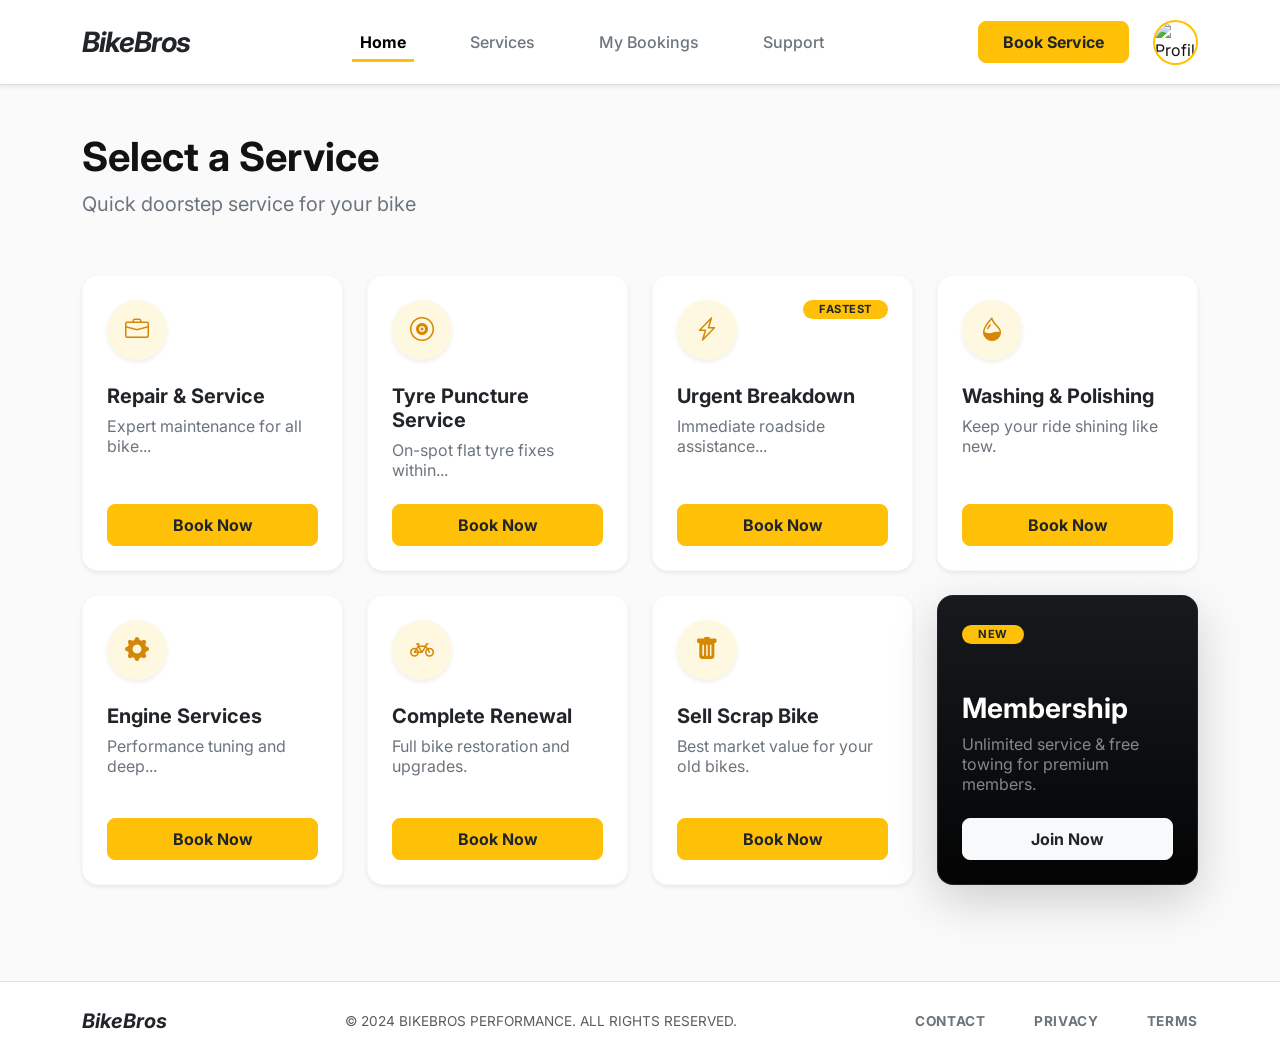
==== index.html @ b6f4325d "first commit" ====
<!DOCTYPE html>
<html lang="en">
<head>
    <meta charset="UTF-8">
    <meta name="viewport" content="width=device-width, initial-scale=1.0">
    <title>BikeBros - Select a Service</title>
    <!-- Google Fonts: Inter -->
    <link rel="preconnect" href="https://fonts.googleapis.com">
    <link rel="preconnect" href="https://fonts.gstatic.com" crossorigin>
    <link href="https://fonts.googleapis.com/css2?family=Inter:wght@400;500;600;700;800&display=swap" rel="stylesheet">
    <!-- Bootstrap 5 CSS -->
    <link href="https://cdn.jsdelivr.net/npm/bootstrap@5.3.0/dist/css/bootstrap.min.css" rel="stylesheet">
    <!-- Bootstrap Icons -->
    <link href="https://cdn.jsdelivr.net/npm/bootstrap-icons@1.10.5/font/bootstrap-icons.css" rel="stylesheet">
    <!-- Custom CSS -->
    <link href="style.css" rel="stylesheet">
</head>
<body>

    <!-- ============================================== -->
    <!-- DESKTOP VIEW (Hidden on lg-down)               -->
    <!-- ============================================== -->
    <div class="d-none d-lg-block desktop-wrapper">
        <!-- Desktop Navbar -->
        <nav class="navbar navbar-expand-lg bg-white desktop-navbar py-3 sticky-top shadow-sm border-bottom">
            <div class="container">
                <a class="navbar-brand fw-bold fs-3 fst-italic text-dark mb-0" style="letter-spacing:-1px;" href="#">BikeBros</a>
                
                <div class="collapse navbar-collapse justify-content-center">
                    <ul class="navbar-nav gap-5 bg-white">
                        <li class="nav-item">
                            <a class="nav-link active fw-bold text-dark desktop-nav-link active-link" href="#">Home</a>
                        </li>
                        <li class="nav-item">
                            <a class="nav-link fw-medium text-secondary desktop-nav-link" href="#">Services</a>
                        </li>
                        <li class="nav-item">
                            <a class="nav-link fw-medium text-secondary desktop-nav-link" href="#">My Bookings</a>
                        </li>
                        <li class="nav-item">
                            <a class="nav-link fw-medium text-secondary desktop-nav-link" href="#">Support</a>
                        </li>
                    </ul>
                </div>
                
                <div class="d-flex align-items-center gap-4">
                    <button class="btn btn-warning fw-bold px-4 py-2 rounded-3 text-dark">Book Service</button>
                    <!-- Profile Icon -->
                    <div class="profile-circle" style="cursor: pointer;">
                        <img src="https://i.pravatar.cc/150?img=11" alt="Profile">
                    </div>
                </div>
            </div>
        </nav>

        <!-- Desktop Main Content -->
        <div class="container py-5">
            <h1 class="fw-bold mb-2">Select a Service</h1>
            <p class="text-secondary fs-5 mb-5 pb-2">Quick doorstep service for your bike</p>

            <div class="row row-cols-1 row-cols-md-2 row-cols-lg-4 g-4">
                
                <!-- Repair & Service -->
                <div class="col">
                    <div class="card h-100 border-0 shadow-sm rounded-4 p-4 desktop-card">
                        <div class="icon-circle shadow-sm bg-warning-light rounded-circle d-flex align-items-center justify-content-center mb-4" style="width:60px;height:60px;">
                            <i class="bi bi-briefcase text-warning-dark fs-4"></i>
                        </div>
                        <h4 class="fw-bold mb-2 fs-5">Repair & Service</h4>
                        <p class="text-secondary fs-6 mb-4 lh-sm">Expert maintenance for all bike...</p>
                        <button class="btn btn-warning w-100 mt-auto fw-bold py-2 rounded-3 text-dark">Book Now</button>
                    </div>
                </div>

                <!-- Tyre Puncture -->
                <div class="col">
                    <div class="card h-100 border-0 shadow-sm rounded-4 p-4 desktop-card">
                        <div class="icon-circle shadow-sm bg-warning-light rounded-circle d-flex align-items-center justify-content-center mb-4" style="width:60px;height:60px;">
                            <i class="bi bi-vinyl text-warning-dark fs-4"></i>
                        </div>
                        <h4 class="fw-bold mb-2 fs-5">Tyre Puncture<br>Service</h4>
                        <p class="text-secondary fs-6 mb-4 lh-sm">On-spot flat tyre fixes within...</p>
                        <button class="btn btn-warning w-100 mt-auto fw-bold py-2 rounded-3 text-dark">Book Now</button>
                    </div>
                </div>

                <!-- Urgent Breakdown -->
                <div class="col">
                    <div class="card h-100 border-0 shadow-sm rounded-4 p-4 desktop-card position-relative">
                        <span class="badge bg-warning text-dark position-absolute top-0 end-0 mt-4 me-4 rounded-pill px-3 py-1 fw-bold tracking-wide" style="font-size:0.7rem;">FASTEST</span>
                        <div class="icon-circle shadow-sm bg-warning-light rounded-circle d-flex align-items-center justify-content-center mb-4" style="width:60px;height:60px;">
                            <i class="bi bi-lightning-charge text-warning-dark fs-4"></i>
                        </div>
                        <h4 class="fw-bold mb-2 fs-5 pe-4">Urgent Breakdown</h4>
                        <p class="text-secondary fs-6 mb-4 lh-sm">Immediate roadside assistance...</p>
                        <button class="btn btn-warning w-100 mt-auto fw-bold py-2 rounded-3 text-dark">Book Now</button>
                    </div>
                </div>

                <!-- Washing & Polishing -->
                <div class="col">
                    <div class="card h-100 border-0 shadow-sm rounded-4 p-4 desktop-card">
                        <div class="icon-circle shadow-sm bg-warning-light rounded-circle d-flex align-items-center justify-content-center mb-4" style="width:60px;height:60px;">
                            <i class="bi bi-droplet-half text-warning-dark fs-4"></i>
                        </div>
                        <h4 class="fw-bold mb-2 fs-5">Washing & Polishing</h4>
                        <p class="text-secondary fs-6 mb-4 lh-sm">Keep your ride shining like new.</p>
                        <button class="btn btn-warning w-100 mt-auto fw-bold py-2 rounded-3 text-dark">Book Now</button>
                    </div>
                </div>

                <!-- Engine Services -->
                <div class="col">
                    <div class="card h-100 border-0 shadow-sm rounded-4 p-4 desktop-card">
                        <div class="icon-circle shadow-sm bg-warning-light rounded-circle d-flex align-items-center justify-content-center mb-4" style="width:60px;height:60px;">
                            <i class="bi bi-gear-fill text-warning-dark fs-4"></i>
                        </div>
                        <h4 class="fw-bold mb-2 fs-5">Engine Services</h4>
                        <p class="text-secondary fs-6 mb-4 lh-sm">Performance tuning and deep...</p>
                        <button class="btn btn-warning w-100 mt-auto fw-bold py-2 rounded-3 text-dark">Book Now</button>
                    </div>
                </div>

                <!-- Complete Renewal -->
                <div class="col">
                    <div class="card h-100 border-0 shadow-sm rounded-4 p-4 desktop-card">
                        <div class="icon-circle shadow-sm bg-warning-light rounded-circle d-flex align-items-center justify-content-center mb-4" style="width:60px;height:60px;">
                            <i class="bi bi-bicycle text-warning-dark fs-4"></i>
                        </div>
                        <h4 class="fw-bold mb-2 fs-5">Complete Renewal</h4>
                        <p class="text-secondary fs-6 mb-4 lh-sm">Full bike restoration and upgrades.</p>
                        <button class="btn btn-warning w-100 mt-auto fw-bold py-2 rounded-3 text-dark">Book Now</button>
                    </div>
                </div>

                <!-- Sell Scrap Bike -->
                <div class="col">
                    <div class="card h-100 border-0 shadow-sm rounded-4 p-4 desktop-card">
                        <div class="icon-circle shadow-sm bg-warning-light rounded-circle d-flex align-items-center justify-content-center mb-4" style="width:60px;height:60px;">
                            <i class="bi bi-trash-fill text-warning-dark fs-4"></i>
                        </div>
                        <h4 class="fw-bold mb-2 fs-5">Sell Scrap Bike</h4>
                        <p class="text-secondary fs-6 mb-4 lh-sm">Best market value for your old bikes.</p>
                        <button class="btn btn-warning w-100 mt-auto fw-bold py-2 rounded-3 text-dark">Book Now</button>
                    </div>
                </div>

                <!-- Membership -->
                <div class="col">
                    <div class="card h-100 border-0 shadow-lg rounded-4 p-0 bg-dark text-white overflow-hidden position-relative desktop-card">
                        <div class="position-absolute top-0 start-0 w-100 h-100" style="background: url('https://images.unsplash.com/photo-1558981403-c5f9899a28bc?auto=format&fit=crop&w=800&q=80') center/cover; opacity: 0.2;"></div>
                        <div class="position-absolute top-0 start-0 w-100 h-100 bg-gradient-dark"></div>
                        <div class="position-relative z-1 p-4 d-flex flex-column h-100">
                            <div class="mb-5">
                                <span class="badge bg-warning text-dark rounded-pill px-3 py-1 fw-bold tracking-wide" style="font-size:0.7rem;">NEW</span>
                            </div>
                            <h4 class="fw-bold mb-2 fs-3">Membership</h4>
                            <p class="text-white-50 fs-6 mb-4 lh-sm pe-4">Unlimited service & free towing for premium members.</p>
                            <button class="btn btn-light w-100 mt-auto fw-bold py-2 rounded-3 text-dark">Join Now</button>
                        </div>
                    </div>
                </div>

            </div>
        </div>

        <!-- Desktop Footer -->
        <footer class="bg-white border-top py-4 mt-5">
            <div class="container d-flex justify-content-between align-items-center text-muted" style="font-size:0.85rem;">
                <div class="fw-bold fs-5 text-dark fst-italic">BikeBros</div>
                <div>© 2024 BIKEBROS PERFORMANCE. ALL RIGHTS RESERVED.</div>
                <div class="d-flex gap-5">
                    <a href="#" class="text-secondary text-decoration-none fw-bold tracking-wide">CONTACT</a>
                    <a href="#" class="text-secondary text-decoration-none fw-bold tracking-wide">PRIVACY</a>
                    <a href="#" class="text-secondary text-decoration-none fw-bold tracking-wide">TERMS</a>
                </div>
            </div>
        </footer>
    </div>


    <!-- ============================================== -->
    <!-- MOBILE VIEW (Visible on lg-down only)          -->
    <!-- ============================================== -->
    <div class="d-block d-lg-none mobile-wrapper pb-5 mb-5">
        
        <!-- Mobile Drawer Overlay -->
        <div class="drawer-overlay" id="drawerOverlay"></div>

        <!-- Mobile Drawer Menu -->
        <div class="mobile-drawer d-flex flex-column" id="mobileDrawer">
            <div class="p-4 border-bottom d-flex align-items-center justify-content-between bg-white">
                <a class="navbar-brand fw-bold fs-3 fst-italic text-dark mb-0" href="#">BikeBros</a>
                <button class="btn-close text-dark" id="closeDrawer"></button>
            </div>
            
            <div class="p-4 bg-light flex-shrink-0 border-bottom">
                <div class="d-flex align-items-center gap-3">
                    <div class="profile-circle" style="width: 50px; height: 50px; min-width: 50px; min-height: 50px;">
                        <img src="https://i.pravatar.cc/150?img=11" alt="Profile">
                    </div>
                    <div>
                        <div class="fw-bold fs-5 text-dark">Alex Johnson</div>
                        <div class="text-secondary fs-sm" style="font-size: 0.8rem;">Premium Member</div>
                    </div>
                </div>
            </div>

            <div class="p-4 flex-grow-1 overflow-auto bg-white">
                <ul class="nav flex-column gap-4 fs-5">
                    <li class="nav-item">
                        <a class="nav-link text-dark fw-bold px-0 d-flex gap-3 align-items-center" href="#">
                            <i class="bi bi-house-door text-warning"></i> Home
                        </a>
                    </li>
                    <li class="nav-item">
                        <a class="nav-link text-secondary fw-medium px-0 d-flex gap-3 align-items-center" href="#">
                            <i class="bi bi-wrench"></i> Services
                        </a>
                    </li>
                    <li class="nav-item">
                        <a class="nav-link text-secondary fw-medium px-0 d-flex gap-3 align-items-center" href="#">
                            <i class="bi bi-calendar2-check"></i> My Bookings
                        </a>
                    </li>
                    <li class="nav-item">
                        <a class="nav-link text-secondary fw-medium px-0 d-flex gap-3 align-items-center" href="#">
                            <i class="bi bi-question-circle"></i> Support
                        </a>
                    </li>
                </ul>
            </div>
            
            <div class="p-4 border-top bg-white">
                <button class="btn btn-outline-danger w-100 fw-bold py-2 rounded-3">Log Out</button>
            </div>
        </div>

        <!-- Mobile Top Navbar -->
        <div class="d-flex justify-content-between align-items-center p-3 bg-white position-sticky top-0 shadow-sm border-bottom z-2">
            <button class="btn p-0 border-0 text-dark" id="mobileMenuBtn">
                <i class="bi bi-list"></i>
            </button>
            <h5 class="fw-bold m-0 fs-5 text-dark">Select a Service</h5>
            <div class="profile-circle" style="width: 40px; height: 40px; min-width: 40px; min-height: 40px;">
                <img src="https://i.pravatar.cc/150?img=11" alt="Profile">
            </div>
        </div>

        <!-- Mobile Welcome Header -->
        <div class="px-3 pt-4 pb-2 bg-white">
            <div class="d-flex justify-content-between align-items-start">
                <div>
                    <div class="text-secondary text-uppercase fw-semibold mb-1 tracking-wide" style="letter-spacing: 1.5px; font-size: 0.75rem;">WELCOME BACK,</div>
                    <div class="fw-bold text-dark lh-sm" style="font-size: 1.3rem;">Alex Johnson</div>
                </div>
                <div class="bg-warning bg-opacity-25 rounded-pill px-3 py-1 d-flex gap-2 align-items-center">
                    <i class="bi bi-geo-alt text-warning-dark" style="font-size:1rem;"></i>
                    <span class="text-dark fw-bold" style="font-size:0.85rem;">New York, NY</span>
                </div>
            </div>
        </div>

        <!-- Mobile Cards Grid -->
        <div class="px-3 py-4 mobile-bg-light">
            <div class="row row-cols-2 g-3">
                
                <!-- Repair -->
                <div class="col">
                    <div class="card h-100 border-0 shadow-sm rounded-4 p-3 text-center d-flex flex-column align-items-center mobile-card">
                        <div class="icon-circle bg-warning-light rounded-circle d-flex align-items-center justify-content-center mb-3 mt-2" style="width:55px;height:55px;">
                            <i class="bi bi-wrench-adjustable fs-4 text-dark"></i>
                        </div>
                        <h6 class="fw-bold mb-3 fs-sm" style="font-size:0.95rem;">Repair & Service</h6>
                        <button class="btn btn-warning w-100 fw-bold rounded-pill py-1 mt-auto fs-sm text-dark">Book Now</button>
                    </div>
                </div>

                <!-- Tyre -->
                <div class="col">
                    <div class="card h-100 border-0 shadow-sm rounded-4 p-3 text-center d-flex flex-column align-items-center mobile-card">
                        <div class="icon-circle bg-warning-light rounded-circle d-flex align-items-center justify-content-center mb-3 mt-2" style="width:55px;height:55px;">
                            <i class="bi bi-speedometer fs-4 text-dark"></i>
                        </div>
                        <h6 class="fw-bold mb-3 fs-sm" style="font-size:0.95rem;">Tyre Puncture</h6>
                        <button class="btn btn-warning w-100 fw-bold rounded-pill py-1 mt-auto fs-sm text-dark">Book Now</button>
                    </div>
                </div>

                <!-- Urgent Breakdown -->
                <div class="col">
                    <div class="card h-100 border-0 shadow-sm rounded-4 p-3 text-center d-flex flex-column align-items-center position-relative overflow-hidden mobile-card">
                        <div class="mobile-ribbon fw-bold shadow-sm">FASTEST</div>
                        <div class="icon-circle bg-warning-light rounded-circle d-flex align-items-center justify-content-center mb-3 mt-2" style="width:55px;height:55px; z-index:1;">
                            <i class="bi bi-asterisk fs-4 text-dark"></i>
                        </div>
                        <h6 class="fw-bold mb-3 fs-sm position-relative z-1" style="font-size:0.95rem;">Urgent Breakdown</h6>
                        <button class="btn btn-warning w-100 fw-bold rounded-pill py-1 mt-auto fs-sm z-1 position-relative text-dark">Book Now</button>
                    </div>
                </div>

                <!-- Washing -->
                <div class="col">
                    <div class="card h-100 border-0 shadow-sm rounded-4 p-3 text-center d-flex flex-column align-items-center mobile-card">
                        <div class="icon-circle bg-warning-light rounded-circle d-flex align-items-center justify-content-center mb-3 mt-2" style="width:55px;height:55px;">
                            <i class="bi bi-droplet fs-4 text-dark"></i>
                        </div>
                        <h6 class="fw-bold mb-3 fs-sm" style="font-size:0.95rem;">Washing &<br>Polishing</h6>
                        <button class="btn btn-warning w-100 fw-bold rounded-pill py-1 mt-auto fs-sm text-dark">Book Now</button>
                    </div>
                </div>

                <!-- Engine -->
                <div class="col">
                    <div class="card h-100 border-0 shadow-sm rounded-4 p-3 text-center d-flex flex-column align-items-center mobile-card">
                        <div class="icon-circle bg-warning-light rounded-circle d-flex align-items-center justify-content-center mb-3 mt-2" style="width:55px;height:55px;">
                            <i class="bi bi-sliders fs-4 text-dark"></i>
                        </div>
                        <h6 class="fw-bold mb-3 fs-sm" style="font-size:0.95rem;">Engine Services</h6>
                        <button class="btn btn-warning w-100 fw-bold rounded-pill py-1 mt-auto fs-sm text-dark">Book Now</button>
                    </div>
                </div>

                <!-- Complete Renewal -->
                <div class="col">
                    <div class="card h-100 border-0 shadow-sm rounded-4 p-3 text-center d-flex flex-column align-items-center mobile-card">
                        <div class="icon-circle bg-warning-light rounded-circle d-flex align-items-center justify-content-center mb-3 mt-2" style="width:55px;height:55px;">
                            <i class="bi bi-arrow-repeat fs-4 text-dark"></i>
                        </div>
                        <h6 class="fw-bold mb-3 fs-sm" style="font-size:0.95rem;">Complete<br>Renewal</h6>
                        <button class="btn btn-warning w-100 fw-bold rounded-pill py-1 mt-auto fs-sm text-dark">Book Now</button>
                    </div>
                </div>

            </div>
            
            <!-- Sell Scrap Bike (Full Width Horizontal) -->
            <div class="card border-0 shadow-sm rounded-4 p-3 mt-3 mobile-card">
                <div class="d-flex gap-3 align-items-center justify-content-between">
                    <div class="icon-circle bg-warning-light rounded-circle d-flex align-items-center justify-content-center flex-shrink-0" style="width:55px;height:55px;">
                        <i class="bi bi-trash fs-4 text-dark"></i>
                    </div>
                    <h6 class="fw-bold mb-0 flex-grow-1" style="font-size:0.95rem;">Sell Scrap Bike</h6>
                    <button class="btn btn-warning fw-bold rounded-pill px-4 py-2 fs-sm text-nowrap text-dark">Book Now</button>
                </div>
            </div>

            <!-- Special Weekend Offer (Dark Banner) -->
            <div class="card bg-dark text-white border-0 shadow-lg rounded-4 p-4 mt-3 position-relative overflow-hidden mb-2 mobile-card">
                <i class="bi bi-bicycle position-absolute text-white" style="font-size: 14rem; right: -40px; bottom: -80px; opacity: 0.1; transform: rotate(-5deg);"></i>
                <div class="position-relative z-1 pe-5">
                    <h4 class="fw-bold mb-2">Special Weekend Offer</h4>
                    <p class="text-white-50 fs-sm mb-4" style="font-size: 0.9rem;">20% off on Complete Renewal</p>
                    <span class="badge bg-warning text-dark px-3 py-2 rounded-pill fw-bold fs-sm tracking-wide">CODE: RIDE20</span>
                </div>
            </div>

        </div>

        <!-- Mobile Bottom Navbar -->
        <div class="bg-white border-top position-fixed bottom-0 w-100 z-3 d-flex justify-content-around py-2 pt-3 shadow-lg">
            <div class="nav-item d-flex flex-column align-items-center mobile-nav-active" style="cursor:pointer;" onclick="window.location.href='index.html'">
                <div class="px-3 py-1 mb-1">
                    <i class="bi bi-house-door-fill fs-5"></i>
                </div>
                <span class="tracking-wide" style="font-size:0.6rem; font-weight:800;">HOME</span>
            </div>
            <div class="nav-item d-flex flex-column align-items-center text-secondary opacity-75" style="cursor:pointer;">
                <div class="px-3 py-1 mb-1">
                    <i class="bi bi-bicycle fs-5"></i>
                </div>
                <span class="tracking-wide" style="font-size:0.6rem; font-weight:700;">SERVICES</span>
            </div>
            <div class="nav-item d-flex flex-column align-items-center text-secondary opacity-75" style="cursor:pointer;">
                <div class="px-3 py-1 mb-1">
                    <i class="bi bi-calendar4-week fs-5"></i>
                </div>
                <span class="tracking-wide" style="font-size:0.6rem; font-weight:700;">BOOKINGS</span>
            </div>
            <div class="nav-item d-flex flex-column align-items-center text-secondary opacity-75" style="cursor:pointer;">
                <div class="px-3 py-1 mb-1">
                    <i class="bi bi-question-circle fs-5"></i>
                </div>
                <span class="tracking-wide" style="font-size:0.6rem; font-weight:700;">SUPPORT</span>
            </div>
            <div class="nav-item d-flex flex-column align-items-center text-secondary opacity-75" style="cursor:pointer;">
                <div class="px-3 py-1 mb-1">
                    <i class="bi bi-person fs-5"></i>
                </div>
                <span class="tracking-wide" style="font-size:0.6rem; font-weight:700;">PROFILE</span>
            </div>
        </div>
        
    </div>

    <!-- Scripts -->
    <script src="script.js"></script>
    <script src="https://cdn.jsdelivr.net/npm/bootstrap@5.3.0/dist/js/bootstrap.bundle.min.js"></script>
</body>
</html>
---- style.css ----
:root {
    --primary: #FFC107;
    --primary-hover: #e0a800;
    --secondary: #FFFFFF;
    --tertiary: #000000;
    --neutral: #F2F2F2;
    --bg-light: #FAFAFB;
    --warning-light: #FFF8E1;
    --warning-dark: #D48806;
}

body {
    font-family: 'Inter', sans-serif;
    background-color: var(--bg-light);
    color: #121212;
    -webkit-font-smoothing: antialiased;
    -moz-osx-font-smoothing: grayscale;
}

/* Utilities */
.tracking-wide {
    letter-spacing: 0.05em;
}

.bg-warning-light {
    background-color: var(--warning-light);
}

.text-warning-dark {
    color: var(--warning-dark);
}

.desktop-wrapper {
    background-color: var(--bg-light);
}

.mobile-wrapper {
    background-color: #FFFFFF;
}
.mobile-bg-light {
    background-color: var(--bg-light);
}

/* Desktop Navbar */
.desktop-nav-link {
    transition: all 0.3s ease;
    padding-bottom: 0.5rem;
    position: relative;
    color: #6c757d !important;
}

.desktop-nav-link:hover {
    color: var(--tertiary) !important;
}

.desktop-nav-link::after {
    content: '';
    position: absolute;
    bottom: 0;
    left: 0;
    width: 0;
    height: 3px;
    background-color: var(--primary);
    transition: width 0.3s ease;
}

.desktop-nav-link:hover::after {
    width: 100%;
}

.active-link::after {
    width: 100% !important;
}

.active-link {
    color: var(--tertiary) !important;
}

/* Profile Circle Fix */
.profile-circle {
    width: 45px;
    height: 45px;
    min-width: 45px;
    min-height: 45px;
    border-radius: 50%;
    overflow: hidden;
    border: 2px solid var(--primary);
    display: flex;
    align-items: center;
    justify-content: center;
    flex-shrink: 0;
}

.profile-circle img {
    width: 100%;
    height: 100%;
    object-fit: cover;
}

/* Mobile Toggle Stylish */
#mobileMenuBtn {
    background: transparent;
    border: none;
    outline: none;
    padding: 8px;
    display: flex;
    align-items: center;
    justify-content: center;
    transition: background 0.2s;
    border-radius: 8px;
}

#mobileMenuBtn:active {
    background: rgba(0,0,0,0.05);
}

#mobileMenuBtn i {
    font-size: 1.6rem;
    color: var(--tertiary);
}

/* Desktop Cards */
.desktop-card {
    transition: transform 0.3s ease, box-shadow 0.3s ease;
    border: 1px solid rgba(0,0,0,0.02) !important;
}

.desktop-card:hover {
    transform: translateY(-5px);
    box-shadow: 0 10px 20px rgba(0,0,0,0.05) !important;
}

/* Mobile Drawer */
.mobile-drawer {
    position: fixed;
    top: 0;
    left: -320px;
    width: 300px;
    max-width: 80vw;
    height: 100vh;
    background: white;
    z-index: 1050;
    transition: left 0.3s ease-in-out;
    box-shadow: 5px 0 15px rgba(0,0,0,0.05);
}

.mobile-drawer.open {
    left: 0;
}

.drawer-overlay {
    position: fixed;
    top: 0;
    left: 0;
    width: 100vw;
    height: 100vh;
    background: rgba(0,0,0,0.4);
    z-index: 1045;
    visibility: hidden;
    opacity: 0;
    transition: opacity 0.3s ease-in-out, visibility 0.3s ease-in-out;
}

.drawer-overlay.open {
    visibility: visible;
    opacity: 1;
}

/* Mobile Ribbon */
.mobile-ribbon {
    position: absolute;
    top: 15px;
    right: -35px;
    background-color: #D32F2F;
    color: white;
    padding: 3px 40px;
    font-size: 0.65rem;
    font-weight: 800;
    transform: rotate(45deg);
    text-align: center;
    box-shadow: 0 2px 4px rgba(0,0,0,0.15);
    letter-spacing: 1px;
}

/* Adjustments for custom icons and containers */
.icon-circle {
    aspect-ratio: 1;
}

.btn-warning {
    background-color: var(--primary) !important;
    border-color: var(--primary) !important;
    transition: background-color 0.2s ease;
}

.btn-warning:hover {
    background-color: var(--primary-hover) !important;
}

.bg-gradient-dark {
    background: linear-gradient(to top, rgba(0,0,0,0.9), rgba(0,0,0,0.3));
}

/* Forms & Accordions for Contact Page */
.form-control:focus, .form-select:focus {
    border-color: var(--primary);
    box-shadow: 0 0 0 0.25rem rgba(255, 193, 7, 0.25);
}

.custom-accordion .accordion-button:not(.collapsed) {
    color: var(--tertiary);
    background-color: transparent;
    box-shadow: none;
}

.custom-accordion .accordion-button:focus {
    box-shadow: none;
    border-color: rgba(0,0,0,0.125);
}

.custom-accordion .accordion-button::after {
    background-size: 1rem;
}

/* Dynamic FAQ Active State */
.active-faq {
    background-color: var(--warning-light) !important;
    border-color: var(--primary) !important;
}

/* Mobile Bottom Nav Active */
.mobile-nav-active i, .mobile-nav-active span {
    color: var(--primary) !important;
    font-weight: 800 !important;
}

/* Stepper Styles */
.step-item {
    display: flex;
    align-items: center;
    gap: 0.5rem;
    color: #A0A0A0; /* upcoming state */
    font-size: 0.9rem;
}
.step-circle {
    width: 28px;
    height: 28px;
    border-radius: 50%;
    display: flex;
    align-items: center;
    justify-content: center;
    font-size: 0.8rem;
    font-weight: 700;
    background-color: #EBEBEB;
    color: #A0A0A0;
}
.step-item.completed {
    color: #121212;
    font-weight: 700;
}
.step-item.completed .step-circle {
    background-color: #121212;
    color: white;
}
.step-item.active {
    color: #121212;
    font-weight: 700;
}
.step-item.active .step-circle {
    background-color: var(--primary);
    color: #121212;
}
.step-divider {
    flex-grow: 1;
    height: 2px;
    background-color: #F0F0F0;
    margin: 0 1rem;
}

/* Time Slot Pills */
.time-slot {
    border: 1px solid #E0E0E0;
    background-color: white;
    color: #333;
    cursor: pointer;
    text-align: center;
    padding: 12px;
    border-radius: 8px;
    font-weight: 600;
    font-size: 0.9rem;
    transition: all 0.2s ease;
}
.time-slot.selected {
    background-color: #121212;
    color: white;
    border-color: #121212;
}

/* Premium Shadow Utility */
.premium-shadow {
    box-shadow: 0 10px 30px rgba(0, 0, 0, 0.05), 0 1px 8px rgba(0, 0, 0, 0.03) !important;
    border: 1px solid rgba(0, 0, 0, 0.05) !important;
}
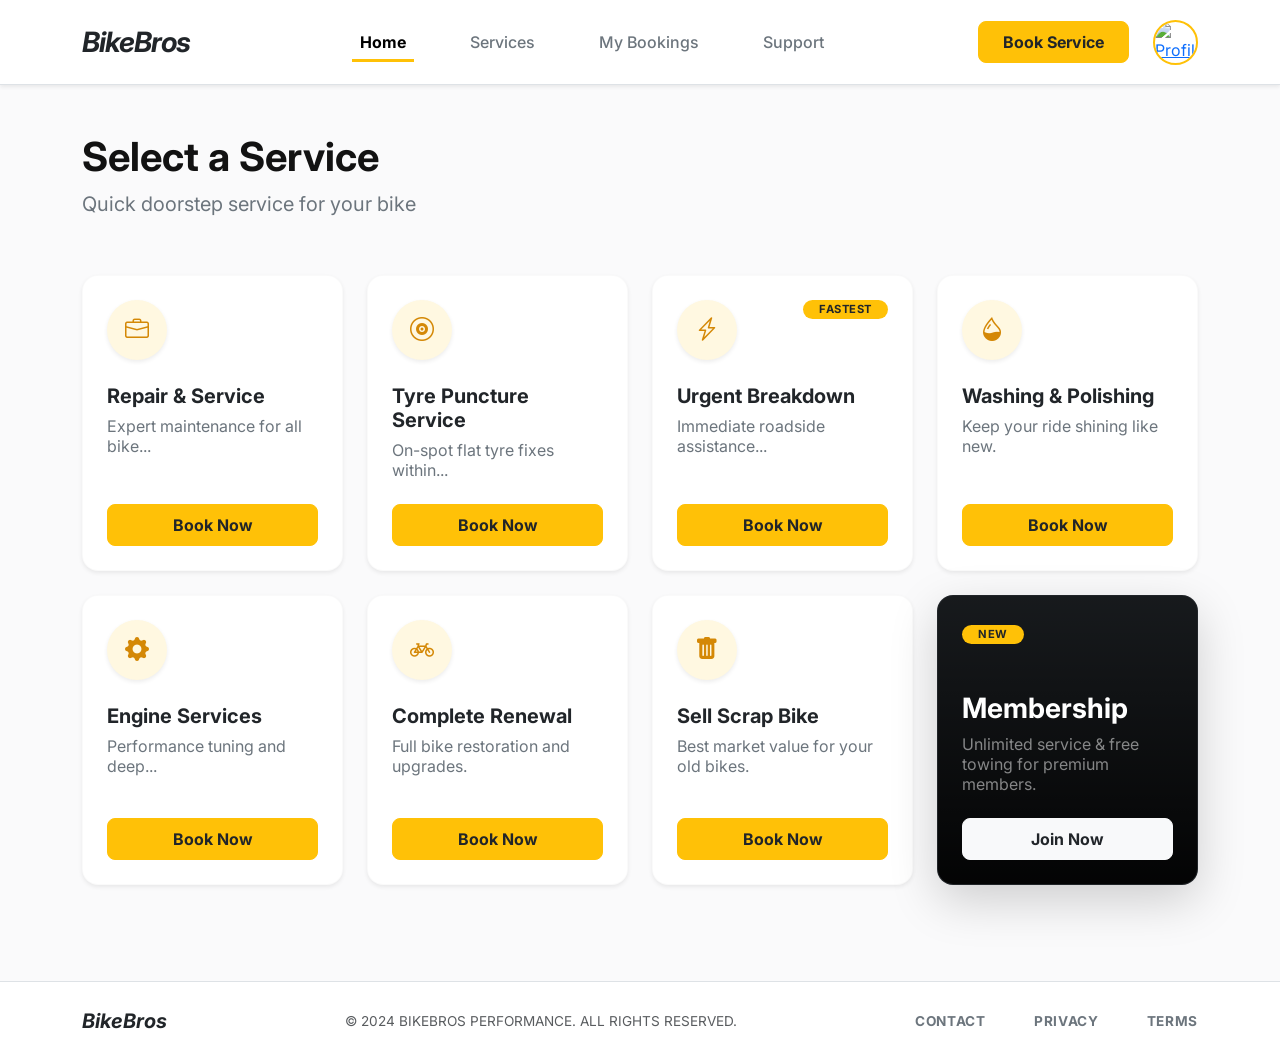
==== commit 61a60eae: "second push" ====
--- a/index.html
+++ b/index.html
@@ -1,5 +1,6 @@
 <!DOCTYPE html>
 <html lang="en">
+
 <head>
     <meta charset="UTF-8">
     <meta name="viewport" content="width=device-width, initial-scale=1.0">
@@ -15,6 +16,7 @@
     <!-- Custom CSS -->
     <link href="style.css" rel="stylesheet">
 </head>
+
 <body>
 
     <!-- ============================================== -->
@@ -24,31 +26,34 @@
         <!-- Desktop Navbar -->
         <nav class="navbar navbar-expand-lg bg-white desktop-navbar py-3 sticky-top shadow-sm border-bottom">
             <div class="container">
-                <a class="navbar-brand fw-bold fs-3 fst-italic text-dark mb-0" style="letter-spacing:-1px;" href="#">BikeBros</a>
-                
+                <a class="navbar-brand fw-bold fs-3 fst-italic text-dark mb-0" style="letter-spacing:-1px;"
+                    href="#">BikeBros</a>
+
                 <div class="collapse navbar-collapse justify-content-center">
                     <ul class="navbar-nav gap-5 bg-white">
                         <li class="nav-item">
-                            <a class="nav-link active fw-bold text-dark desktop-nav-link active-link" href="#">Home</a>
+                            <a class="nav-link active fw-bold text-dark desktop-nav-link active-link" href="index.html">Home</a>
                         </li>
                         <li class="nav-item">
-                            <a class="nav-link fw-medium text-secondary desktop-nav-link" href="#">Services</a>
+                            <a class="nav-link fw-medium text-secondary desktop-nav-link"
+                                href="service.html">Services</a>
                         </li>
                         <li class="nav-item">
-                            <a class="nav-link fw-medium text-secondary desktop-nav-link" href="#">My Bookings</a>
+                            <a class="nav-link fw-medium text-secondary desktop-nav-link" href="my-bookings.html">My Bookings</a>
                         </li>
                         <li class="nav-item">
-                            <a class="nav-link fw-medium text-secondary desktop-nav-link" href="#">Support</a>
+                            <a class="nav-link fw-medium text-secondary desktop-nav-link" href="contact.html">Support</a>
                         </li>
                     </ul>
                 </div>
-                
+
                 <div class="d-flex align-items-center gap-4">
-                    <button class="btn btn-warning fw-bold px-4 py-2 rounded-3 text-dark">Book Service</button>
+                    <a href="service.html" class="btn btn-warning fw-bold px-4 py-2 rounded-3 text-dark">Book
+                        Service</a>
                     <!-- Profile Icon -->
-                    <div class="profile-circle" style="cursor: pointer;">
+                    <a href="profiles.html" class="profile-circle" style="cursor: pointer;">
                         <img src="https://i.pravatar.cc/150?img=11" alt="Profile">
-                    </div>
+                    </a>
                 </div>
             </div>
         </nav>
@@ -59,104 +64,119 @@
             <p class="text-secondary fs-5 mb-5 pb-2">Quick doorstep service for your bike</p>
 
             <div class="row row-cols-1 row-cols-md-2 row-cols-lg-4 g-4">
-                
+
                 <!-- Repair & Service -->
                 <div class="col">
                     <div class="card h-100 border-0 shadow-sm rounded-4 p-4 desktop-card">
-                        <div class="icon-circle shadow-sm bg-warning-light rounded-circle d-flex align-items-center justify-content-center mb-4" style="width:60px;height:60px;">
+                        <div class="icon-circle shadow-sm bg-warning-light rounded-circle d-flex align-items-center justify-content-center mb-4"
+                            style="width:60px;height:60px;">
                             <i class="bi bi-briefcase text-warning-dark fs-4"></i>
                         </div>
                         <h4 class="fw-bold mb-2 fs-5">Repair & Service</h4>
                         <p class="text-secondary fs-6 mb-4 lh-sm">Expert maintenance for all bike...</p>
-                        <button class="btn btn-warning w-100 mt-auto fw-bold py-2 rounded-3 text-dark">Book Now</button>
+                        <a href="book-service.html" class="btn btn-warning w-100 mt-auto fw-bold py-2 rounded-3 text-dark">Book Now</a>
                     </div>
                 </div>
 
                 <!-- Tyre Puncture -->
                 <div class="col">
                     <div class="card h-100 border-0 shadow-sm rounded-4 p-4 desktop-card">
-                        <div class="icon-circle shadow-sm bg-warning-light rounded-circle d-flex align-items-center justify-content-center mb-4" style="width:60px;height:60px;">
+                        <div class="icon-circle shadow-sm bg-warning-light rounded-circle d-flex align-items-center justify-content-center mb-4"
+                            style="width:60px;height:60px;">
                             <i class="bi bi-vinyl text-warning-dark fs-4"></i>
                         </div>
                         <h4 class="fw-bold mb-2 fs-5">Tyre Puncture<br>Service</h4>
                         <p class="text-secondary fs-6 mb-4 lh-sm">On-spot flat tyre fixes within...</p>
-                        <button class="btn btn-warning w-100 mt-auto fw-bold py-2 rounded-3 text-dark">Book Now</button>
+                        <a href="book-service.html" class="btn btn-warning w-100 mt-auto fw-bold py-2 rounded-3 text-dark">Book Now</a>
                     </div>
                 </div>
 
                 <!-- Urgent Breakdown -->
                 <div class="col">
                     <div class="card h-100 border-0 shadow-sm rounded-4 p-4 desktop-card position-relative">
-                        <span class="badge bg-warning text-dark position-absolute top-0 end-0 mt-4 me-4 rounded-pill px-3 py-1 fw-bold tracking-wide" style="font-size:0.7rem;">FASTEST</span>
-                        <div class="icon-circle shadow-sm bg-warning-light rounded-circle d-flex align-items-center justify-content-center mb-4" style="width:60px;height:60px;">
+                        <span
+                            class="badge bg-warning text-dark position-absolute top-0 end-0 mt-4 me-4 rounded-pill px-3 py-1 fw-bold tracking-wide"
+                            style="font-size:0.7rem;">FASTEST</span>
+                        <div class="icon-circle shadow-sm bg-warning-light rounded-circle d-flex align-items-center justify-content-center mb-4"
+                            style="width:60px;height:60px;">
                             <i class="bi bi-lightning-charge text-warning-dark fs-4"></i>
                         </div>
                         <h4 class="fw-bold mb-2 fs-5 pe-4">Urgent Breakdown</h4>
                         <p class="text-secondary fs-6 mb-4 lh-sm">Immediate roadside assistance...</p>
-                        <button class="btn btn-warning w-100 mt-auto fw-bold py-2 rounded-3 text-dark">Book Now</button>
+                        <a href="book-service.html" class="btn btn-warning w-100 mt-auto fw-bold py-2 rounded-3 text-dark">Book Now</a>
                     </div>
                 </div>
 
                 <!-- Washing & Polishing -->
                 <div class="col">
                     <div class="card h-100 border-0 shadow-sm rounded-4 p-4 desktop-card">
-                        <div class="icon-circle shadow-sm bg-warning-light rounded-circle d-flex align-items-center justify-content-center mb-4" style="width:60px;height:60px;">
+                        <div class="icon-circle shadow-sm bg-warning-light rounded-circle d-flex align-items-center justify-content-center mb-4"
+                            style="width:60px;height:60px;">
                             <i class="bi bi-droplet-half text-warning-dark fs-4"></i>
                         </div>
                         <h4 class="fw-bold mb-2 fs-5">Washing & Polishing</h4>
                         <p class="text-secondary fs-6 mb-4 lh-sm">Keep your ride shining like new.</p>
-                        <button class="btn btn-warning w-100 mt-auto fw-bold py-2 rounded-3 text-dark">Book Now</button>
+                        <a href="book-service.html" class="btn btn-warning w-100 mt-auto fw-bold py-2 rounded-3 text-dark">Book Now</a>
                     </div>
                 </div>
 
                 <!-- Engine Services -->
                 <div class="col">
                     <div class="card h-100 border-0 shadow-sm rounded-4 p-4 desktop-card">
-                        <div class="icon-circle shadow-sm bg-warning-light rounded-circle d-flex align-items-center justify-content-center mb-4" style="width:60px;height:60px;">
+                        <div class="icon-circle shadow-sm bg-warning-light rounded-circle d-flex align-items-center justify-content-center mb-4"
+                            style="width:60px;height:60px;">
                             <i class="bi bi-gear-fill text-warning-dark fs-4"></i>
                         </div>
                         <h4 class="fw-bold mb-2 fs-5">Engine Services</h4>
                         <p class="text-secondary fs-6 mb-4 lh-sm">Performance tuning and deep...</p>
-                        <button class="btn btn-warning w-100 mt-auto fw-bold py-2 rounded-3 text-dark">Book Now</button>
+                        <a href="book-service.html" class="btn btn-warning w-100 mt-auto fw-bold py-2 rounded-3 text-dark">Book Now</a>
                     </div>
                 </div>
 
                 <!-- Complete Renewal -->
                 <div class="col">
                     <div class="card h-100 border-0 shadow-sm rounded-4 p-4 desktop-card">
-                        <div class="icon-circle shadow-sm bg-warning-light rounded-circle d-flex align-items-center justify-content-center mb-4" style="width:60px;height:60px;">
+                        <div class="icon-circle shadow-sm bg-warning-light rounded-circle d-flex align-items-center justify-content-center mb-4"
+                            style="width:60px;height:60px;">
                             <i class="bi bi-bicycle text-warning-dark fs-4"></i>
                         </div>
                         <h4 class="fw-bold mb-2 fs-5">Complete Renewal</h4>
                         <p class="text-secondary fs-6 mb-4 lh-sm">Full bike restoration and upgrades.</p>
-                        <button class="btn btn-warning w-100 mt-auto fw-bold py-2 rounded-3 text-dark">Book Now</button>
+                        <a href="book-service.html" class="btn btn-warning w-100 mt-auto fw-bold py-2 rounded-3 text-dark">Book Now</a>
                     </div>
                 </div>
 
                 <!-- Sell Scrap Bike -->
                 <div class="col">
                     <div class="card h-100 border-0 shadow-sm rounded-4 p-4 desktop-card">
-                        <div class="icon-circle shadow-sm bg-warning-light rounded-circle d-flex align-items-center justify-content-center mb-4" style="width:60px;height:60px;">
+                        <div class="icon-circle shadow-sm bg-warning-light rounded-circle d-flex align-items-center justify-content-center mb-4"
+                            style="width:60px;height:60px;">
                             <i class="bi bi-trash-fill text-warning-dark fs-4"></i>
                         </div>
                         <h4 class="fw-bold mb-2 fs-5">Sell Scrap Bike</h4>
                         <p class="text-secondary fs-6 mb-4 lh-sm">Best market value for your old bikes.</p>
-                        <button class="btn btn-warning w-100 mt-auto fw-bold py-2 rounded-3 text-dark">Book Now</button>
+                        <a href="book-service.html" class="btn btn-warning w-100 mt-auto fw-bold py-2 rounded-3 text-dark">Book Now</a>
                     </div>
                 </div>
 
                 <!-- Membership -->
                 <div class="col">
-                    <div class="card h-100 border-0 shadow-lg rounded-4 p-0 bg-dark text-white overflow-hidden position-relative desktop-card">
-                        <div class="position-absolute top-0 start-0 w-100 h-100" style="background: url('https://images.unsplash.com/photo-1558981403-c5f9899a28bc?auto=format&fit=crop&w=800&q=80') center/cover; opacity: 0.2;"></div>
+                    <div
+                        class="card h-100 border-0 shadow-lg rounded-4 p-0 bg-dark text-white overflow-hidden position-relative desktop-card">
+                        <div class="position-absolute top-0 start-0 w-100 h-100"
+                            style="background: url('https://images.unsplash.com/photo-1558981403-c5f9899a28bc?auto=format&fit=crop&w=800&q=80') center/cover; opacity: 0.2;">
+                        </div>
                         <div class="position-absolute top-0 start-0 w-100 h-100 bg-gradient-dark"></div>
                         <div class="position-relative z-1 p-4 d-flex flex-column h-100">
                             <div class="mb-5">
-                                <span class="badge bg-warning text-dark rounded-pill px-3 py-1 fw-bold tracking-wide" style="font-size:0.7rem;">NEW</span>
+                                <span class="badge bg-warning text-dark rounded-pill px-3 py-1 fw-bold tracking-wide"
+                                    style="font-size:0.7rem;">NEW</span>
                             </div>
                             <h4 class="fw-bold mb-2 fs-3">Membership</h4>
-                            <p class="text-white-50 fs-6 mb-4 lh-sm pe-4">Unlimited service & free towing for premium members.</p>
-                            <button class="btn btn-light w-100 mt-auto fw-bold py-2 rounded-3 text-dark">Join Now</button>
+                            <p class="text-white-50 fs-6 mb-4 lh-sm pe-4">Unlimited service & free towing for premium
+                                members.</p>
+                            <a href="book-service.html" class="btn btn-light w-100 mt-auto fw-bold py-2 rounded-3 text-dark">Join
+                                Now</a>
                         </div>
                     </div>
                 </div>
@@ -166,7 +186,8 @@
 
         <!-- Desktop Footer -->
         <footer class="bg-white border-top py-4 mt-5">
-            <div class="container d-flex justify-content-between align-items-center text-muted" style="font-size:0.85rem;">
+            <div class="container d-flex justify-content-between align-items-center text-muted"
+                style="font-size:0.85rem;">
                 <div class="fw-bold fs-5 text-dark fst-italic">BikeBros</div>
                 <div>© 2024 BIKEBROS PERFORMANCE. ALL RIGHTS RESERVED.</div>
                 <div class="d-flex gap-5">
@@ -183,7 +204,7 @@
     <!-- MOBILE VIEW (Visible on lg-down only)          -->
     <!-- ============================================== -->
     <div class="d-block d-lg-none mobile-wrapper pb-5 mb-5">
-        
+
         <!-- Mobile Drawer Overlay -->
         <div class="drawer-overlay" id="drawerOverlay"></div>
 
@@ -193,7 +214,7 @@
                 <a class="navbar-brand fw-bold fs-3 fst-italic text-dark mb-0" href="#">BikeBros</a>
                 <button class="btn-close text-dark" id="closeDrawer"></button>
             </div>
-            
+
             <div class="p-4 bg-light flex-shrink-0 border-bottom">
                 <div class="d-flex align-items-center gap-3">
                     <div class="profile-circle" style="width: 50px; height: 50px; min-width: 50px; min-height: 50px;">
@@ -214,30 +235,34 @@
                         </a>
                     </li>
                     <li class="nav-item">
-                        <a class="nav-link text-secondary fw-medium px-0 d-flex gap-3 align-items-center" href="#">
+                        <a class="nav-link text-secondary fw-medium px-0 d-flex gap-3 align-items-center"
+                            href="service.html">
                             <i class="bi bi-wrench"></i> Services
                         </a>
                     </li>
                     <li class="nav-item">
-                        <a class="nav-link text-secondary fw-medium px-0 d-flex gap-3 align-items-center" href="#">
+                        <a class="nav-link text-secondary fw-medium px-0 d-flex gap-3 align-items-center"
+                            href="my-bookings.html">
                             <i class="bi bi-calendar2-check"></i> My Bookings
                         </a>
                     </li>
                     <li class="nav-item">
-                        <a class="nav-link text-secondary fw-medium px-0 d-flex gap-3 align-items-center" href="#">
+                        <a class="nav-link text-secondary fw-medium px-0 d-flex gap-3 align-items-center"
+                            href="contact.html">
                             <i class="bi bi-question-circle"></i> Support
                         </a>
                     </li>
                 </ul>
             </div>
-            
+
             <div class="p-4 border-top bg-white">
                 <button class="btn btn-outline-danger w-100 fw-bold py-2 rounded-3">Log Out</button>
             </div>
         </div>
 
         <!-- Mobile Top Navbar -->
-        <div class="d-flex justify-content-between align-items-center p-3 bg-white position-sticky top-0 shadow-sm border-bottom z-2">
+        <div
+            class="d-flex justify-content-between align-items-center p-3 bg-white position-sticky top-0 shadow-sm border-bottom z-2">
             <button class="btn p-0 border-0 text-dark" id="mobileMenuBtn">
                 <i class="bi bi-list"></i>
             </button>
@@ -251,7 +276,8 @@
         <div class="px-3 pt-4 pb-2 bg-white">
             <div class="d-flex justify-content-between align-items-start">
                 <div>
-                    <div class="text-secondary text-uppercase fw-semibold mb-1 tracking-wide" style="letter-spacing: 1.5px; font-size: 0.75rem;">WELCOME BACK,</div>
+                    <div class="text-secondary text-uppercase fw-semibold mb-1 tracking-wide"
+                        style="letter-spacing: 1.5px; font-size: 0.75rem;">WELCOME BACK,</div>
                     <div class="fw-bold text-dark lh-sm" style="font-size: 1.3rem;">Alex Johnson</div>
                 </div>
                 <div class="bg-warning bg-opacity-25 rounded-pill px-3 py-1 d-flex gap-2 align-items-center">
@@ -264,137 +290,169 @@
         <!-- Mobile Cards Grid -->
         <div class="px-3 py-4 mobile-bg-light">
             <div class="row row-cols-2 g-3">
-                
+
                 <!-- Repair -->
                 <div class="col">
-                    <div class="card h-100 border-0 shadow-sm rounded-4 p-3 text-center d-flex flex-column align-items-center mobile-card">
-                        <div class="icon-circle bg-warning-light rounded-circle d-flex align-items-center justify-content-center mb-3 mt-2" style="width:55px;height:55px;">
+                    <div
+                        class="card h-100 border-0 shadow-sm rounded-4 p-3 text-center d-flex flex-column align-items-center mobile-card">
+                        <div class="icon-circle bg-warning-light rounded-circle d-flex align-items-center justify-content-center mb-3 mt-2"
+                            style="width:55px;height:55px;">
                             <i class="bi bi-wrench-adjustable fs-4 text-dark"></i>
                         </div>
                         <h6 class="fw-bold mb-3 fs-sm" style="font-size:0.95rem;">Repair & Service</h6>
-                        <button class="btn btn-warning w-100 fw-bold rounded-pill py-1 mt-auto fs-sm text-dark">Book Now</button>
+                        <button class="btn btn-warning w-100 fw-bold rounded-pill py-1 mt-auto fs-sm text-dark">Book
+                            Now</button>
                     </div>
                 </div>
 
                 <!-- Tyre -->
                 <div class="col">
-                    <div class="card h-100 border-0 shadow-sm rounded-4 p-3 text-center d-flex flex-column align-items-center mobile-card">
-                        <div class="icon-circle bg-warning-light rounded-circle d-flex align-items-center justify-content-center mb-3 mt-2" style="width:55px;height:55px;">
+                    <div
+                        class="card h-100 border-0 shadow-sm rounded-4 p-3 text-center d-flex flex-column align-items-center mobile-card">
+                        <div class="icon-circle bg-warning-light rounded-circle d-flex align-items-center justify-content-center mb-3 mt-2"
+                            style="width:55px;height:55px;">
                             <i class="bi bi-speedometer fs-4 text-dark"></i>
                         </div>
                         <h6 class="fw-bold mb-3 fs-sm" style="font-size:0.95rem;">Tyre Puncture</h6>
-                        <button class="btn btn-warning w-100 fw-bold rounded-pill py-1 mt-auto fs-sm text-dark">Book Now</button>
+                        <button class="btn btn-warning w-100 fw-bold rounded-pill py-1 mt-auto fs-sm text-dark">Book
+                            Now</button>
                     </div>
                 </div>
 
                 <!-- Urgent Breakdown -->
                 <div class="col">
-                    <div class="card h-100 border-0 shadow-sm rounded-4 p-3 text-center d-flex flex-column align-items-center position-relative overflow-hidden mobile-card">
+                    <div
+                        class="card h-100 border-0 shadow-sm rounded-4 p-3 text-center d-flex flex-column align-items-center position-relative overflow-hidden mobile-card">
                         <div class="mobile-ribbon fw-bold shadow-sm">FASTEST</div>
-                        <div class="icon-circle bg-warning-light rounded-circle d-flex align-items-center justify-content-center mb-3 mt-2" style="width:55px;height:55px; z-index:1;">
+                        <div class="icon-circle bg-warning-light rounded-circle d-flex align-items-center justify-content-center mb-3 mt-2"
+                            style="width:55px;height:55px; z-index:1;">
                             <i class="bi bi-asterisk fs-4 text-dark"></i>
                         </div>
-                        <h6 class="fw-bold mb-3 fs-sm position-relative z-1" style="font-size:0.95rem;">Urgent Breakdown</h6>
-                        <button class="btn btn-warning w-100 fw-bold rounded-pill py-1 mt-auto fs-sm z-1 position-relative text-dark">Book Now</button>
+                        <h6 class="fw-bold mb-3 fs-sm position-relative z-1" style="font-size:0.95rem;">Urgent Breakdown
+                        </h6>
+                        <button
+                            class="btn btn-warning w-100 fw-bold rounded-pill py-1 mt-auto fs-sm z-1 position-relative text-dark">Book
+                            Now</button>
                     </div>
                 </div>
 
                 <!-- Washing -->
                 <div class="col">
-                    <div class="card h-100 border-0 shadow-sm rounded-4 p-3 text-center d-flex flex-column align-items-center mobile-card">
-                        <div class="icon-circle bg-warning-light rounded-circle d-flex align-items-center justify-content-center mb-3 mt-2" style="width:55px;height:55px;">
+                    <div
+                        class="card h-100 border-0 shadow-sm rounded-4 p-3 text-center d-flex flex-column align-items-center mobile-card">
+                        <div class="icon-circle bg-warning-light rounded-circle d-flex align-items-center justify-content-center mb-3 mt-2"
+                            style="width:55px;height:55px;">
                             <i class="bi bi-droplet fs-4 text-dark"></i>
                         </div>
                         <h6 class="fw-bold mb-3 fs-sm" style="font-size:0.95rem;">Washing &<br>Polishing</h6>
-                        <button class="btn btn-warning w-100 fw-bold rounded-pill py-1 mt-auto fs-sm text-dark">Book Now</button>
+                        <button class="btn btn-warning w-100 fw-bold rounded-pill py-1 mt-auto fs-sm text-dark">Book
+                            Now</button>
                     </div>
                 </div>
 
                 <!-- Engine -->
                 <div class="col">
-                    <div class="card h-100 border-0 shadow-sm rounded-4 p-3 text-center d-flex flex-column align-items-center mobile-card">
-                        <div class="icon-circle bg-warning-light rounded-circle d-flex align-items-center justify-content-center mb-3 mt-2" style="width:55px;height:55px;">
+                    <div
+                        class="card h-100 border-0 shadow-sm rounded-4 p-3 text-center d-flex flex-column align-items-center mobile-card">
+                        <div class="icon-circle bg-warning-light rounded-circle d-flex align-items-center justify-content-center mb-3 mt-2"
+                            style="width:55px;height:55px;">
                             <i class="bi bi-sliders fs-4 text-dark"></i>
                         </div>
                         <h6 class="fw-bold mb-3 fs-sm" style="font-size:0.95rem;">Engine Services</h6>
-                        <button class="btn btn-warning w-100 fw-bold rounded-pill py-1 mt-auto fs-sm text-dark">Book Now</button>
+                        <button class="btn btn-warning w-100 fw-bold rounded-pill py-1 mt-auto fs-sm text-dark">Book
+                            Now</button>
                     </div>
                 </div>
 
                 <!-- Complete Renewal -->
                 <div class="col">
-                    <div class="card h-100 border-0 shadow-sm rounded-4 p-3 text-center d-flex flex-column align-items-center mobile-card">
-                        <div class="icon-circle bg-warning-light rounded-circle d-flex align-items-center justify-content-center mb-3 mt-2" style="width:55px;height:55px;">
+                    <div
+                        class="card h-100 border-0 shadow-sm rounded-4 p-3 text-center d-flex flex-column align-items-center mobile-card">
+                        <div class="icon-circle bg-warning-light rounded-circle d-flex align-items-center justify-content-center mb-3 mt-2"
+                            style="width:55px;height:55px;">
                             <i class="bi bi-arrow-repeat fs-4 text-dark"></i>
                         </div>
                         <h6 class="fw-bold mb-3 fs-sm" style="font-size:0.95rem;">Complete<br>Renewal</h6>
-                        <button class="btn btn-warning w-100 fw-bold rounded-pill py-1 mt-auto fs-sm text-dark">Book Now</button>
-                    </div>
-                </div>
-
-            </div>
-            
+                        <button class="btn btn-warning w-100 fw-bold rounded-pill py-1 mt-auto fs-sm text-dark">Book
+                            Now</button>
+                    </div>
+                </div>
+
+            </div>
+
             <!-- Sell Scrap Bike (Full Width Horizontal) -->
             <div class="card border-0 shadow-sm rounded-4 p-3 mt-3 mobile-card">
                 <div class="d-flex gap-3 align-items-center justify-content-between">
-                    <div class="icon-circle bg-warning-light rounded-circle d-flex align-items-center justify-content-center flex-shrink-0" style="width:55px;height:55px;">
+                    <div class="icon-circle bg-warning-light rounded-circle d-flex align-items-center justify-content-center flex-shrink-0"
+                        style="width:55px;height:55px;">
                         <i class="bi bi-trash fs-4 text-dark"></i>
                     </div>
                     <h6 class="fw-bold mb-0 flex-grow-1" style="font-size:0.95rem;">Sell Scrap Bike</h6>
-                    <button class="btn btn-warning fw-bold rounded-pill px-4 py-2 fs-sm text-nowrap text-dark">Book Now</button>
+                    <button class="btn btn-warning fw-bold rounded-pill px-4 py-2 fs-sm text-nowrap text-dark">Book
+                        Now</button>
                 </div>
             </div>
 
             <!-- Special Weekend Offer (Dark Banner) -->
-            <div class="card bg-dark text-white border-0 shadow-lg rounded-4 p-4 mt-3 position-relative overflow-hidden mb-2 mobile-card">
-                <i class="bi bi-bicycle position-absolute text-white" style="font-size: 14rem; right: -40px; bottom: -80px; opacity: 0.1; transform: rotate(-5deg);"></i>
+            <div
+                class="card bg-dark text-white border-0 shadow-lg rounded-4 p-4 mt-3 position-relative overflow-hidden mb-2 mobile-card">
+                <i class="bi bi-bicycle position-absolute text-white"
+                    style="font-size: 14rem; right: -40px; bottom: -80px; opacity: 0.1; transform: rotate(-5deg);"></i>
                 <div class="position-relative z-1 pe-5">
                     <h4 class="fw-bold mb-2">Special Weekend Offer</h4>
                     <p class="text-white-50 fs-sm mb-4" style="font-size: 0.9rem;">20% off on Complete Renewal</p>
-                    <span class="badge bg-warning text-dark px-3 py-2 rounded-pill fw-bold fs-sm tracking-wide">CODE: RIDE20</span>
+                    <span class="badge bg-warning text-dark px-3 py-2 rounded-pill fw-bold fs-sm tracking-wide">CODE:
+                        RIDE20</span>
                 </div>
             </div>
 
         </div>
 
         <!-- Mobile Bottom Navbar -->
-        <div class="bg-white border-top position-fixed bottom-0 w-100 z-3 d-flex justify-content-around py-2 pt-3 shadow-lg">
-            <div class="nav-item d-flex flex-column align-items-center mobile-nav-active" style="cursor:pointer;" onclick="window.location.href='index.html'">
+        <div
+            class="bg-white border-top position-fixed bottom-0 w-100 z-3 d-flex justify-content-around py-2 pt-3 shadow-lg">
+            <div class="nav-item d-flex flex-column align-items-center mobile-nav-active" style="cursor:pointer;"
+                onclick="window.location.href='index.html'">
                 <div class="px-3 py-1 mb-1">
                     <i class="bi bi-house-door-fill fs-5"></i>
                 </div>
                 <span class="tracking-wide" style="font-size:0.6rem; font-weight:800;">HOME</span>
             </div>
-            <div class="nav-item d-flex flex-column align-items-center text-secondary opacity-75" style="cursor:pointer;">
+            <div class="nav-item d-flex flex-column align-items-center text-secondary opacity-75"
+                onclick="window.location.href='service.html'" style="cursor:pointer;">
                 <div class="px-3 py-1 mb-1">
                     <i class="bi bi-bicycle fs-5"></i>
                 </div>
-                <span class="tracking-wide" style="font-size:0.6rem; font-weight:700;">SERVICES</span>
-            </div>
-            <div class="nav-item d-flex flex-column align-items-center text-secondary opacity-75" style="cursor:pointer;">
+                <span class="tracking-wide" onclick="window.location.href='service.html'" style="font-size:0.6rem; font-weight:700;">SERVICES</span>
+            </div>
+            <div class="nav-item d-flex flex-column align-items-center text-secondary opacity-75"
+                onclick="window.location.href='my-bookings.html'" style="cursor:pointer;">
                 <div class="px-3 py-1 mb-1">
                     <i class="bi bi-calendar4-week fs-5"></i>
                 </div>
-                <span class="tracking-wide" style="font-size:0.6rem; font-weight:700;">BOOKINGS</span>
-            </div>
-            <div class="nav-item d-flex flex-column align-items-center text-secondary opacity-75" style="cursor:pointer;">
+                <span class="tracking-wide" onclick="window.location.href='my-bookings.html'" style="font-size:0.6rem; font-weight:700;">BOOKINGS</span>
+            </div>
+            <div class="nav-item d-flex flex-column align-items-center text-secondary opacity-75"
+                onclick="window.location.href='contact.html'" style="cursor:pointer;">
                 <div class="px-3 py-1 mb-1">
                     <i class="bi bi-question-circle fs-5"></i>
                 </div>
-                <span class="tracking-wide" style="font-size:0.6rem; font-weight:700;">SUPPORT</span>
-            </div>
-            <div class="nav-item d-flex flex-column align-items-center text-secondary opacity-75" style="cursor:pointer;">
+                <span class="tracking-wide" onclick="window.location.href='contact.html'" style="font-size:0.6rem; font-weight:700;">SUPPORT</span>
+            </div>
+            <div class="nav-item d-flex flex-column align-items-center text-secondary opacity-75"
+                onclick="window.location.href='profiles.html'" style="cursor:pointer;">
                 <div class="px-3 py-1 mb-1">
                     <i class="bi bi-person fs-5"></i>
                 </div>
-                <span class="tracking-wide" style="font-size:0.6rem; font-weight:700;">PROFILE</span>
-            </div>
-        </div>
-        
+                <span class="tracking-wide" onclick="window.location.href='profiles.html'" style="font-size:0.6rem; font-weight:700;">PROFILE</span>
+            </div>
+        </div>
+
     </div>
 
     <!-- Scripts -->
     <script src="script.js"></script>
     <script src="https://cdn.jsdelivr.net/npm/bootstrap@5.3.0/dist/js/bootstrap.bundle.min.js"></script>
 </body>
-</html>
+
+</html>
